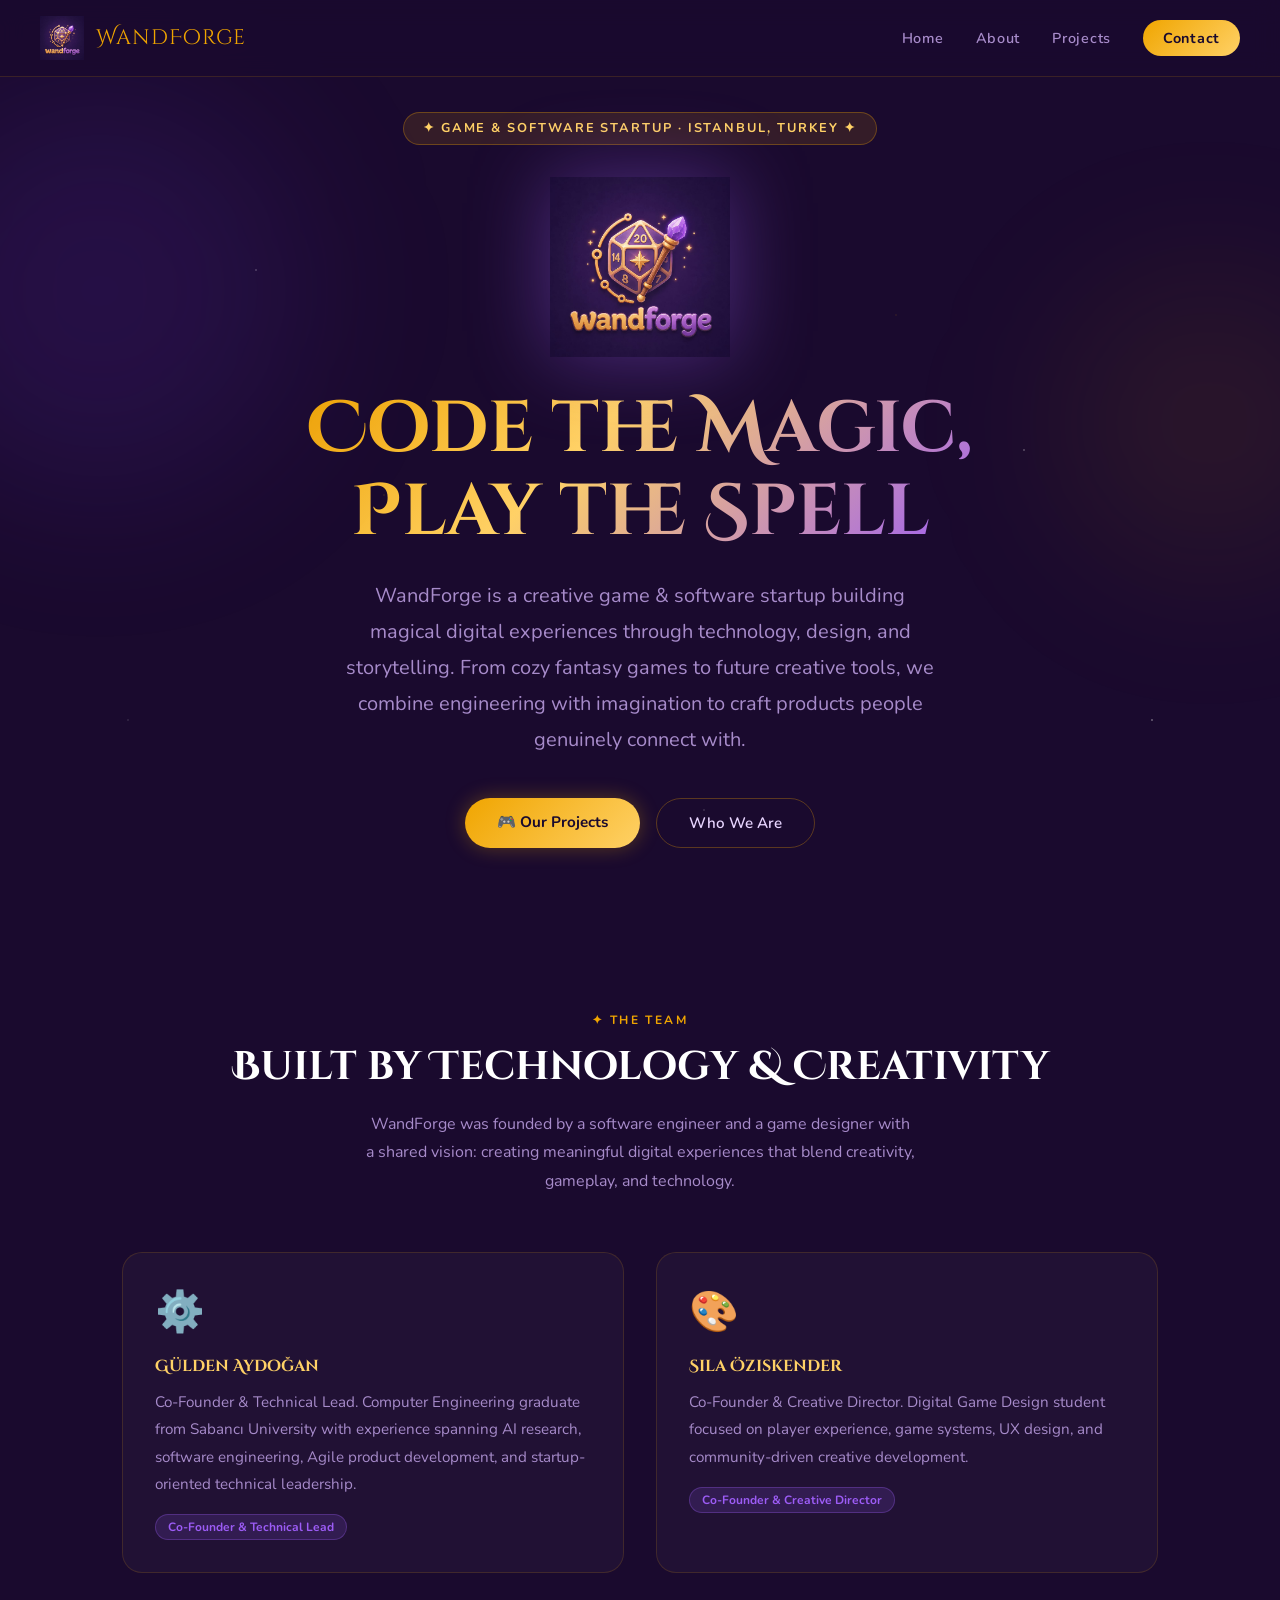
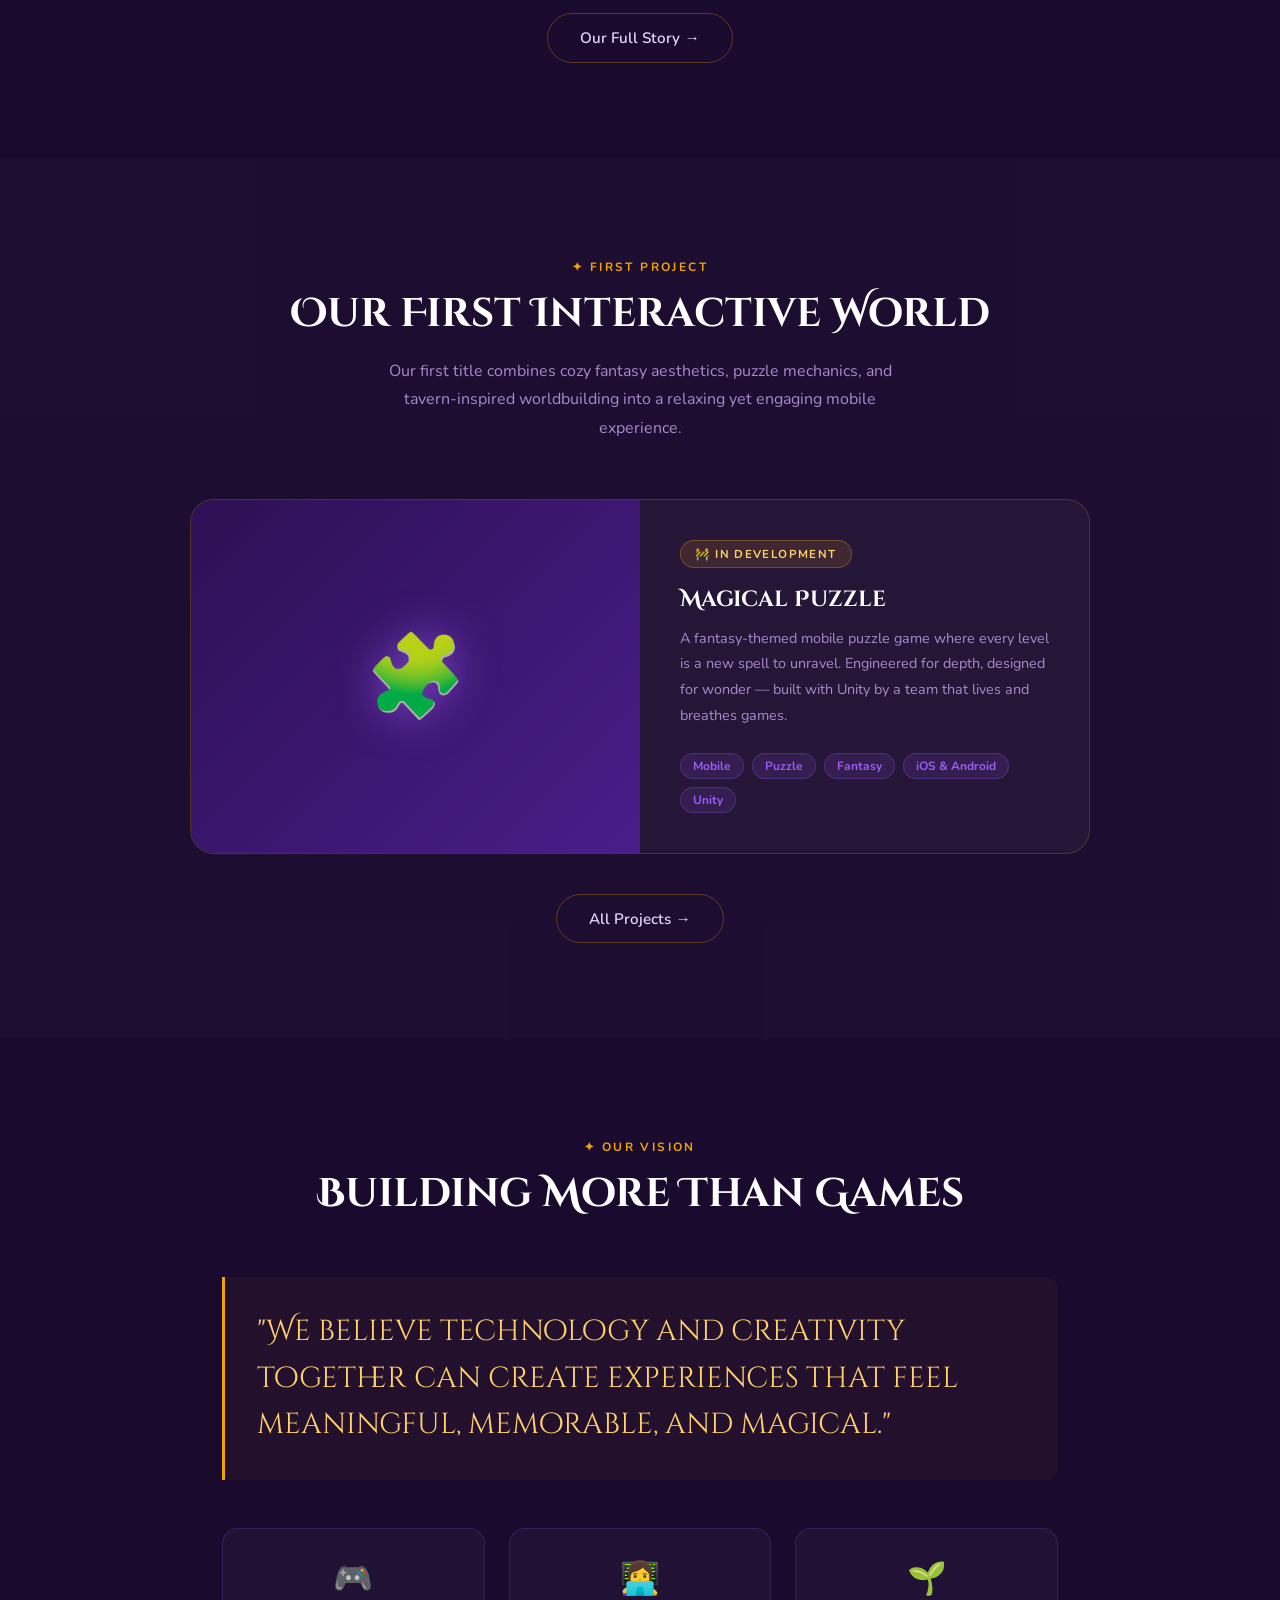
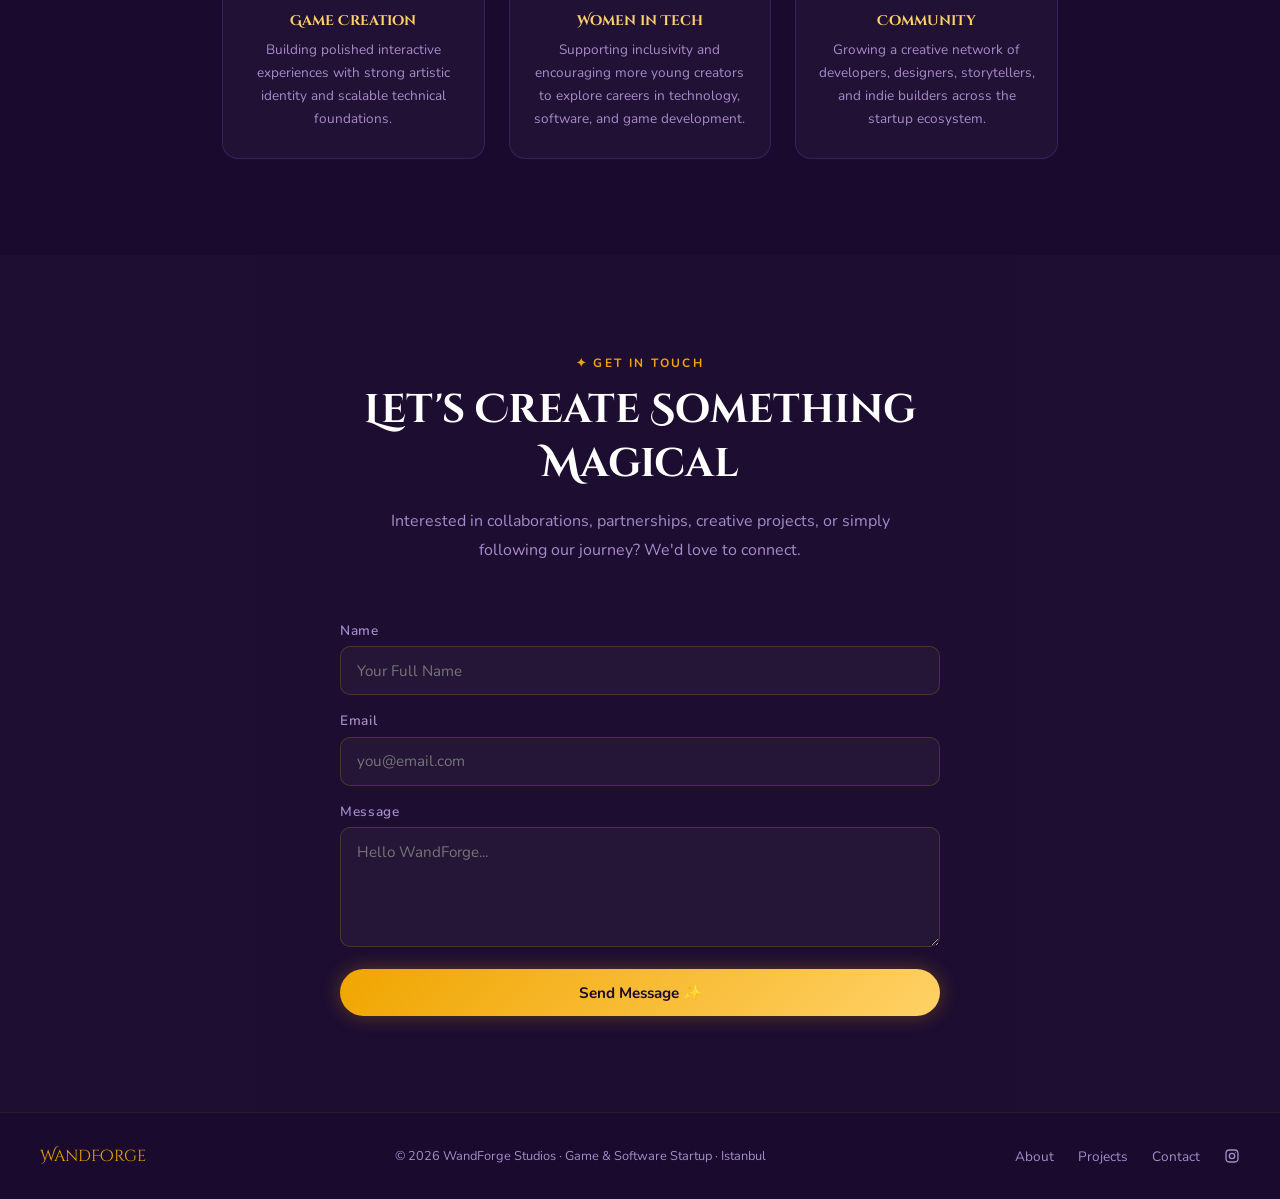
==== index.html @ b3caabf7 "Initial commit" ====
<!DOCTYPE html>
<html lang="en">
<head>
  <meta charset="UTF-8" />
  <meta name="viewport" content="width=device-width, initial-scale=1.0" />
  <title>WandForge — Code the Magic, Play the Spell</title>
  <meta name="description" content="WandForge is an indie game studio bridging magic and technology. Puzzle mobile games, creative storytelling, and a vision to empower women in tech." />
  <link rel="icon" href="images/logo.jpeg" type="image/jpeg" />
  <link rel="stylesheet" href="css/style.css" />
</head>
<body>

  <nav>
    <a href="index.html" class="nav-logo">
      <img src="images/logo.jpeg" alt="WandForge Logo" />
      <span>WandForge</span>
    </a>
    <ul class="nav-links">
      <li><a href="index.html">Home</a></li>
      <li><a href="pages/about.html">About</a></li>
      <li><a href="pages/projects.html">Projects</a></li>
      <li><a href="pages/contact.html" class="nav-cta">Contact</a></li>
    </ul>
    <div class="hamburger" aria-label="Menu">
      <span></span><span></span><span></span>
    </div>
  </nav>

  <!-- HERO -->
  <section class="hero">
    <div class="orb orb-1"></div>
    <div class="orb orb-2"></div>
    <div class="hero-badge">✦ Game & Software Startup · Istanbul, Turkey ✦</div>
    <img src="images/logo.jpeg" alt="WandForge" class="hero-logo" />
    <h1>Code the Magic,<br/>Play the Spell</h1>
    <p>
    WandForge is a creative game & software startup building magical digital experiences through technology, design, and storytelling. 
    From cozy fantasy games to future creative tools, we combine engineering with imagination to craft products people genuinely connect with.
    </p>
    <div class="hero-buttons">
      <a href="pages/projects.html" class="btn-primary">🎮 Our Projects</a>
      <a href="pages/about.html" class="btn-secondary">Who We Are</a>
    </div>
  </section>

  <!-- FOUNDERS TEASER -->
  <section class="about" id="about">
    <div class="section-header fade-up">
      <span class="section-label">✦ The Team</span>
      <h2>Built by Technology & Creativity</h2>
    <p>
    WandForge was founded by a software engineer and a game designer with a shared vision: creating meaningful digital experiences that blend creativity, gameplay, and technology.
    </p>    
    </div>
    <div class="about-grid">
      <div class="about-card fade-up">
        <div class="card-icon">⚙️</div>
        <h3>Gülden Aydoğan</h3>
        <p>
    Co-Founder & Technical Lead. Computer Engineering graduate from Sabancı University with experience spanning AI research, software engineering, Agile product development, and startup-oriented technical leadership.
    </p>
        <span class="tag">Co-Founder & Technical Lead</span>
      </div>
      <div class="about-card fade-up" style="transition-delay: 0.1s">
        <div class="card-icon">🎨</div>
        <h3>Sıla Öziskender</h3>
        <p>
    Co-Founder & Creative Director. Digital Game Design student focused on player experience, game systems, UX design, and community-driven creative development.
    </p>
        <span class="tag">Co-Founder & Creative Director</span>
      </div>
    </div>
    <div style="text-align:center; margin-top: 2.5rem;">
      <a href="pages/about.html" class="btn-secondary">Our Full Story →</a>
    </div>
  </section>

  <!-- PROJECT TEASER -->
  <section class="projects">
    <div class="projects-inner">
      <div class="section-header fade-up">
        <span class="section-label">✦ First Project</span>
        <h2>Our First Interactive World</h2>
        <p>
        Our first title combines cozy fantasy aesthetics, puzzle mechanics, and tavern-inspired worldbuilding into a relaxing yet engaging mobile experience.
        </p>
      </div>
      <div class="project-card fade-up">
        <div class="project-visual">
          <div class="puzzle-icon">🧩</div>
        </div>
        <div class="project-info">
          <span class="project-tag">🚧 In Development</span>
          <h3>Magical Puzzle</h3>
          <p>A fantasy-themed mobile puzzle game where every level is a new spell to unravel. Engineered for depth, designed for wonder — built with Unity by a team that lives and breathes games.</p>
          <div class="project-chips">
            <span class="chip">Mobile</span>
            <span class="chip">Puzzle</span>
            <span class="chip">Fantasy</span>
            <span class="chip">iOS & Android</span>
            <span class="chip">Unity</span>
          </div>
        </div>
      </div>
      <div style="text-align:center; margin-top: 2.5rem;">
        <a href="pages/projects.html" class="btn-secondary">All Projects →</a>
      </div>
    </div>
  </section>

  <!-- MISSION -->
  <section class="mission">
    <div class="section-header fade-up">
      <span class="section-label">✦ Our Vision</span>
      <h2>Building More Than Games</h2>
    </div>
    <blockquote class="mission-quote fade-up">
      "We believe technology and creativity together can create experiences that feel meaningful, memorable, and magical."
    </blockquote>
    <div class="mission-pillars fade-up">
      <div class="pillar">
        <div class="pillar-icon">🎮</div>
        <h4>Game Creation</h4>
        <p>
        Building polished interactive experiences with strong artistic identity and scalable technical foundations.
        </p>
      </div>
      <div class="pillar">
        <div class="pillar-icon">👩‍💻</div>
        <h4>Women in Tech</h4>
        <p>
        Supporting inclusivity and encouraging more young creators to explore careers in technology, software, and game development.
        </p>
        </div>
      <div class="pillar">
        <div class="pillar-icon">🌱</div>
        <h4>Community</h4>
        <p>
        Growing a creative network of developers, designers, storytellers, and indie builders across the startup ecosystem.
        </p>
      </div>
    </div>
  </section>

  <!-- CONTACT CTA -->
  <section class="contact" id="contact">
    <div class="contact-inner">
      <div class="section-header fade-up">
        <span class="section-label">✦ Get in Touch</span>
        <h2>Let's Create Something Magical</h2>
        <p>
        Interested in collaborations, partnerships, creative projects, or simply following our journey? We'd love to connect.
        </p>
      </div>
      <form class="contact-form fade-up" id="contact-form">
        <div class="form-group">
          <label for="name">Name</label>
          <input type="text" id="name" placeholder="Your Full Name" required />
        </div>
        <div class="form-group">
          <label for="email">Email</label>
          <input type="email" id="email" placeholder="you@email.com" required />
        </div>
        <div class="form-group">
          <label for="message">Message</label>
          <textarea id="message" placeholder="Hello WandForge..." required></textarea>
        </div>
        <button type="submit" class="btn-primary" style="width:100%; text-align:center;">Send Message ✨</button>
      </form>
    </div>
  </section>

<footer>
  <span class="footer-logo">WandForge</span>

  <p>
    © 2026 WandForge Studios · Game & Software Startup · Istanbul
  </p>

  <div class="footer-links">
    <a href="about.html">About</a>
    <a href="projects.html">Projects</a>
    <a href="contact.html">Contact</a>

    <a href="https://www.instagram.com/wandforgestudios"
       target="_blank"
       rel="noopener noreferrer"
       style="display:flex; align-items:center; gap:0.4rem;">

      <svg xmlns="http://www.w3.org/2000/svg"
           width="16"
           height="16"
           viewBox="0 0 24 24"
           fill="currentColor">
        <path d="M7.75 2C4.574 2 2 4.574 2 7.75v8.5C2 19.426 4.574 22 7.75 22h8.5C19.426 22 22 19.426 22 16.25v-8.5C22 4.574 19.426 2 16.25 2h-8.5zm0 2h8.5A3.75 3.75 0 0 1 20 7.75v8.5A3.75 3.75 0 0 1 16.25 20h-8.5A3.75 3.75 0 0 1 4 16.25v-8.5A3.75 3.75 0 0 1 7.75 4zm9.5 1.5a.75.75 0 1 0 0 1.5.75.75 0 0 0 0-1.5zM12 7a5 5 0 1 0 0 10 5 5 0 0 0 0-10zm0 2a3 3 0 1 1 0 6 3 3 0 0 1 0-6z"/>
      </svg>
    </a>
  </div>
</footer>

  <script src="js/main.js"></script>
</body>
</html>
---- css/style.css ----
@import url('https://fonts.googleapis.com/css2?family=Cinzel+Decorative:wght@400;700&family=Nunito:wght@400;600;700&display=swap');

:root {
  --deep-purple: #1a0a2e;
  --mid-purple: #2d1054;
  --purple: #4a1d8a;
  --light-purple: #7c3aed;
  --violet: #9c5cf5;
  --gold: #f0a500;
  --gold-light: #ffd166;
  --gold-pale: #fff3cd;
  --text-light: #e8d5ff;
  --text-muted: #a78bca;
  --white: #ffffff;
}

*, *::before, *::after { box-sizing: border-box; margin: 0; padding: 0; }

html { scroll-behavior: smooth; }

body {
  font-family: 'Nunito', sans-serif;
  background: var(--deep-purple);
  color: var(--text-light);
  min-height: 100vh;
  overflow-x: hidden;
}

/* Stars background */
body::before {
  content: '';
  position: fixed;
  inset: 0;
  background-image:
    radial-gradient(1px 1px at 20% 30%, rgba(255,255,255,0.6) 0%, transparent 100%),
    radial-gradient(1px 1px at 60% 15%, rgba(255,255,255,0.5) 0%, transparent 100%),
    radial-gradient(1.5px 1.5px at 80% 50%, rgba(255,255,255,0.4) 0%, transparent 100%),
    radial-gradient(1px 1px at 40% 70%, rgba(255,255,255,0.6) 0%, transparent 100%),
    radial-gradient(1px 1px at 10% 80%, rgba(255,255,255,0.3) 0%, transparent 100%),
    radial-gradient(1.5px 1.5px at 90% 80%, rgba(255,255,255,0.5) 0%, transparent 100%),
    radial-gradient(1px 1px at 55% 90%, rgba(255,255,255,0.4) 0%, transparent 100%),
    radial-gradient(1px 1px at 30% 55%, rgba(240,165,0,0.3) 0%, transparent 100%),
    radial-gradient(1px 1px at 70% 35%, rgba(240,165,0,0.25) 0%, transparent 100%);
  pointer-events: none;
  z-index: 0;
}

/* NAV */
nav {
  position: fixed;
  top: 0; left: 0; right: 0;
  z-index: 100;
  display: flex;
  align-items: center;
  justify-content: space-between;
  padding: 1rem 2.5rem;
  background: rgba(26, 10, 46, 0.85);
  backdrop-filter: blur(12px);
  border-bottom: 1px solid rgba(240, 165, 0, 0.15);
}

.nav-logo {
  display: flex;
  align-items: center;
  gap: 0.75rem;
  text-decoration: none;
}

.nav-logo img {
  height: 44px;
  width: 44px;
  object-fit: contain;
}

.nav-logo span {
  font-family: 'Cinzel Decorative', serif;
  font-size: 1.3rem;
  color: var(--gold);
  letter-spacing: 0.05em;
}

.nav-links {
  display: flex;
  gap: 2rem;
  list-style: none;
}

.nav-links a {
  text-decoration: none;
  color: var(--text-muted);
  font-weight: 600;
  font-size: 0.9rem;
  letter-spacing: 0.05em;
  transition: color 0.2s;
}

.nav-links a:hover { color: var(--gold); }

.nav-cta {
  background: linear-gradient(135deg, var(--gold), var(--gold-light));
  color: var(--deep-purple) !important;
  padding: 0.5rem 1.25rem;
  border-radius: 999px;
  font-weight: 700 !important;
}

.hamburger { display: none; cursor: pointer; flex-direction: column; gap: 5px; }
.hamburger span { display: block; width: 24px; height: 2px; background: var(--gold); border-radius: 2px; transition: 0.3s; }

/* SECTIONS */
section { position: relative; z-index: 1; }

/* HERO */
.hero {
  min-height: 100vh;
  display: flex;
  flex-direction: column;
  align-items: center;
  justify-content: center;
  text-align: center;
  padding: 7rem 2rem 4rem;
}

.hero-badge {
  display: inline-block;
  background: rgba(240, 165, 0, 0.12);
  border: 1px solid rgba(240, 165, 0, 0.3);
  color: var(--gold-light);
  font-size: 0.8rem;
  font-weight: 700;
  letter-spacing: 0.15em;
  text-transform: uppercase;
  padding: 0.4rem 1.2rem;
  border-radius: 999px;
  margin-bottom: 2rem;
}

.hero-logo {
  width: 180px;
  height: 180px;
  object-fit: contain;
  margin-bottom: 2rem;
  filter: drop-shadow(0 0 40px rgba(156, 92, 245, 0.4));
  animation: float 4s ease-in-out infinite;
}

@keyframes float {
  0%, 100% { transform: translateY(0); }
  50% { transform: translateY(-12px); }
}

.hero h1 {
  font-family: 'Cinzel Decorative', serif;
  font-size: clamp(2.5rem, 6vw, 4.5rem);
  line-height: 1.15;
  margin-bottom: 1.5rem;
  background: linear-gradient(135deg, var(--gold) 0%, var(--gold-light) 40%, var(--violet) 100%);
  -webkit-background-clip: text;
  -webkit-text-fill-color: transparent;
  background-clip: text;
}

.hero p {
  font-size: clamp(1rem, 2vw, 1.25rem);
  color: var(--text-muted);
  max-width: 600px;
  line-height: 1.8;
  margin-bottom: 2.5rem;
}

.hero-buttons {
  display: flex;
  gap: 1rem;
  flex-wrap: wrap;
  justify-content: center;
}

.btn-primary {
  background: linear-gradient(135deg, var(--gold), var(--gold-light));
  color: var(--deep-purple);
  font-family: 'Nunito', sans-serif;
  font-weight: 700;
  font-size: 0.95rem;
  padding: 0.85rem 2rem;
  border-radius: 999px;
  border: none;
  cursor: pointer;
  text-decoration: none;
  display: inline-block;
  transition: transform 0.2s, box-shadow 0.2s;
  box-shadow: 0 0 20px rgba(240, 165, 0, 0.3);
}
.btn-primary:hover { transform: translateY(-2px); box-shadow: 0 0 30px rgba(240, 165, 0, 0.5); }

.btn-secondary {
  background: transparent;
  color: var(--text-light);
  font-family: 'Nunito', sans-serif;
  font-weight: 600;
  font-size: 0.95rem;
  padding: 0.85rem 2rem;
  border-radius: 999px;
  border: 1px solid rgba(240, 165, 0, 0.3);
  cursor: pointer;
  text-decoration: none;
  display: inline-block;
  transition: border-color 0.2s, background 0.2s;
}
.btn-secondary:hover { border-color: var(--gold); background: rgba(240,165,0,0.06); }

/* SECTION SHARED */
.section-header {
  text-align: center;
  margin-bottom: 3.5rem;
}

.section-label {
  display: inline-block;
  color: var(--gold);
  font-size: 0.75rem;
  font-weight: 700;
  letter-spacing: 0.2em;
  text-transform: uppercase;
  margin-bottom: 0.75rem;
}

.section-header h2 {
  font-family: 'Cinzel Decorative', serif;
  font-size: clamp(1.6rem, 3.5vw, 2.5rem);
  color: var(--white);
  margin-bottom: 1rem;
}

.section-header p {
  color: var(--text-muted);
  max-width: 550px;
  margin: 0 auto;
  line-height: 1.8;
}

/* ABOUT */
.about {
  padding: 6rem 2rem;
  max-width: 1100px;
  margin: 0 auto;
}

.about-grid {
  display: grid;
  grid-template-columns: 1fr 1fr;
  gap: 2rem;
  margin-top: 3rem;
}

.about-card {
  background: rgba(255,255,255,0.03);
  border: 1px solid rgba(240,165,0,0.15);
  border-radius: 20px;
  padding: 2rem;
  transition: border-color 0.3s, background 0.3s;
}

.about-card:hover {
  border-color: rgba(240,165,0,0.35);
  background: rgba(255,255,255,0.05);
}

.about-card .card-icon {
  font-size: 2.5rem;
  margin-bottom: 1rem;
}

.about-card h3 {
  font-family: 'Cinzel Decorative', serif;
  font-size: 1rem;
  color: var(--gold-light);
  margin-bottom: 0.75rem;
}

.about-card p {
  color: var(--text-muted);
  font-size: 0.95rem;
  line-height: 1.8;
}

.about-card .tag {
  display: inline-block;
  background: rgba(156, 92, 245, 0.15);
  border: 1px solid rgba(156, 92, 245, 0.3);
  color: var(--violet);
  font-size: 0.75rem;
  font-weight: 700;
  padding: 0.25rem 0.75rem;
  border-radius: 999px;
  margin-top: 1rem;
}

/* GAMES / PROJECTS */
.projects {
  padding: 6rem 2rem;
  background: rgba(255,255,255,0.015);
}

.projects-inner {
  max-width: 1100px;
  margin: 0 auto;
}

.project-card {
  background: rgba(255,255,255,0.04);
  border: 1px solid rgba(240,165,0,0.2);
  border-radius: 24px;
  overflow: hidden;
  display: grid;
  grid-template-columns: 1fr 1fr;
  gap: 0;
  max-width: 900px;
  margin: 0 auto;
  transition: border-color 0.3s;
}
.project-card:hover { border-color: rgba(240,165,0,0.4); }

.project-visual {
  background: linear-gradient(135deg, var(--mid-purple), var(--purple));
  display: flex;
  align-items: center;
  justify-content: center;
  padding: 3rem;
  min-height: 280px;
}

.project-visual .puzzle-icon {
  font-size: 5rem;
  filter: drop-shadow(0 0 20px rgba(156,92,245,0.6));
  animation: float 3s ease-in-out infinite;
}

.project-info {
  padding: 2.5rem;
  display: flex;
  flex-direction: column;
  justify-content: center;
}

.project-tag {
  display: inline-block;
  background: rgba(240,165,0,0.12);
  border: 1px solid rgba(240,165,0,0.3);
  color: var(--gold-light);
  font-size: 0.72rem;
  font-weight: 700;
  letter-spacing: 0.12em;
  text-transform: uppercase;
  padding: 0.3rem 0.9rem;
  border-radius: 999px;
  margin-bottom: 1rem;
  width: fit-content;
}

.project-info h3 {
  font-family: 'Cinzel Decorative', serif;
  font-size: 1.4rem;
  color: var(--white);
  margin-bottom: 0.75rem;
}

.project-info p {
  color: var(--text-muted);
  font-size: 0.9rem;
  line-height: 1.8;
  margin-bottom: 1.5rem;
}

.project-chips {
  display: flex;
  flex-wrap: wrap;
  gap: 0.5rem;
}

.chip {
  background: rgba(156,92,245,0.12);
  border: 1px solid rgba(156,92,245,0.25);
  color: var(--violet);
  font-size: 0.75rem;
  font-weight: 700;
  padding: 0.25rem 0.75rem;
  border-radius: 999px;
}

/* MISSION */
.mission {
  padding: 6rem 2rem;
  max-width: 900px;
  margin: 0 auto;
  text-align: center;
}

.mission-quote {
  font-family: 'Cinzel Decorative', serif;
  font-size: clamp(1.2rem, 3vw, 1.8rem);
  line-height: 1.6;
  color: var(--gold-light);
  margin: 2rem 0;
  padding: 2rem;
  border-left: 3px solid var(--gold);
  text-align: left;
  border-radius: 0 12px 12px 0;
  background: rgba(240,165,0,0.04);
}

.mission-pillars {
  display: grid;
  grid-template-columns: repeat(3, 1fr);
  gap: 1.5rem;
  margin-top: 3rem;
}

.pillar {
  background: rgba(255,255,255,0.03);
  border: 1px solid rgba(156,92,245,0.2);
  border-radius: 16px;
  padding: 1.75rem 1.25rem;
  text-align: center;
}

.pillar .pillar-icon { font-size: 2rem; margin-bottom: 0.75rem; }
.pillar h4 { font-family: 'Cinzel Decorative', serif; font-size: 0.85rem; color: var(--gold-light); margin-bottom: 0.5rem; }
.pillar p { color: var(--text-muted); font-size: 0.85rem; line-height: 1.7; }

/* CONTACT */
.contact {
  padding: 6rem 2rem;
  background: rgba(255,255,255,0.015);
}

.contact-inner {
  max-width: 600px;
  margin: 0 auto;
  text-align: center;
}

.contact-form {
  display: flex;
  flex-direction: column;
  gap: 1rem;
  margin-top: 2rem;
  text-align: left;
}

.form-group label {
  display: block;
  color: var(--text-muted);
  font-size: 0.85rem;
  font-weight: 600;
  margin-bottom: 0.4rem;
  letter-spacing: 0.05em;
}

.form-group input,
.form-group textarea {
  width: 100%;
  background: rgba(255,255,255,0.04);
  border: 1px solid rgba(240,165,0,0.2);
  border-radius: 10px;
  padding: 0.85rem 1rem;
  color: var(--text-light);
  font-family: 'Nunito', sans-serif;
  font-size: 0.95rem;
  outline: none;
  transition: border-color 0.2s, background 0.2s;
}

.form-group input:focus,
.form-group textarea:focus {
  border-color: rgba(240,165,0,0.5);
  background: rgba(255,255,255,0.07);
}

.form-group textarea { resize: vertical; min-height: 120px; }

/* FOOTER */
footer {
  padding: 2rem 2.5rem;
  border-top: 1px solid rgba(240,165,0,0.1);
  display: flex;
  align-items: center;
  justify-content: space-between;
  flex-wrap: wrap;
  gap: 1rem;
}

.footer-logo {
  font-family: 'Cinzel Decorative', serif;
  color: var(--gold);
  font-size: 1rem;
}

footer p {
  color: var(--text-muted);
  font-size: 0.8rem;
}

.footer-links {
  display: flex;
  gap: 1.5rem;
}

.footer-links a {
  color: var(--text-muted);
  text-decoration: none;
  font-size: 0.85rem;
  transition: color 0.2s;
}
.footer-links a:hover { color: var(--gold); }

/* RESPONSIVE */
@media (max-width: 768px) {
  .nav-links { display: none; }
  .hamburger { display: flex; }
  .nav-links.open {
    display: flex;
    flex-direction: column;
    position: absolute;
    top: 70px; left: 0; right: 0;
    background: rgba(26,10,46,0.98);
    padding: 1.5rem 2rem;
    border-bottom: 1px solid rgba(240,165,0,0.1);
    gap: 1.25rem;
  }
  .about-grid { grid-template-columns: 1fr; }
  .project-card { grid-template-columns: 1fr; }
  .project-visual { min-height: 180px; padding: 2rem; }
  .mission-pillars { grid-template-columns: 1fr; }
  footer { flex-direction: column; text-align: center; }
}

/* ANIMATIONS */
.fade-up {
  opacity: 0;
  transform: translateY(30px);
  transition: opacity 0.6s ease, transform 0.6s ease;
}
.fade-up.visible {
  opacity: 1;
  transform: translateY(0);
}

/* GLOW ORBS */
.orb {
  position: absolute;
  border-radius: 50%;
  pointer-events: none;
  filter: blur(80px);
  z-index: 0;
}
.orb-1 { width: 400px; height: 400px; background: rgba(124,58,237,0.12); top: 10%; left: -100px; }
.orb-2 { width: 300px; height: 300px; background: rgba(240,165,0,0.08); top: 30%; right: -80px; }
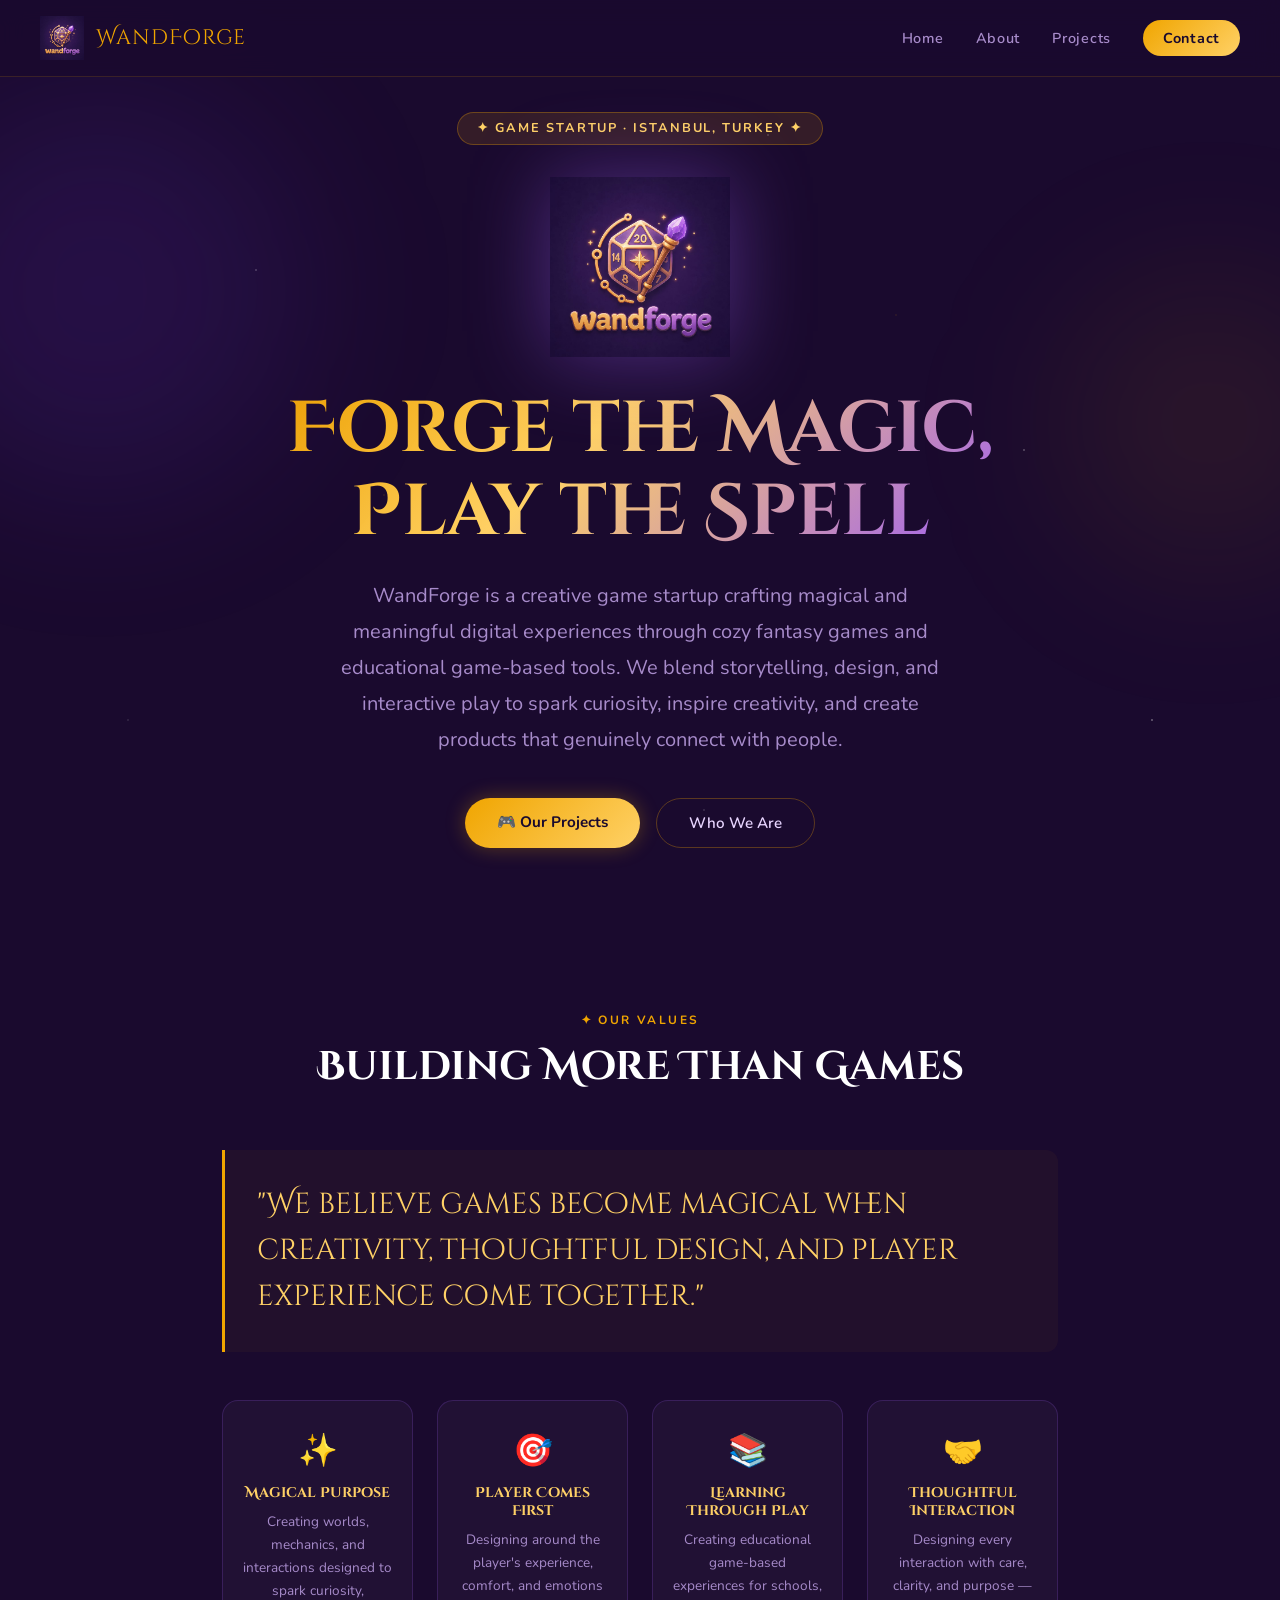
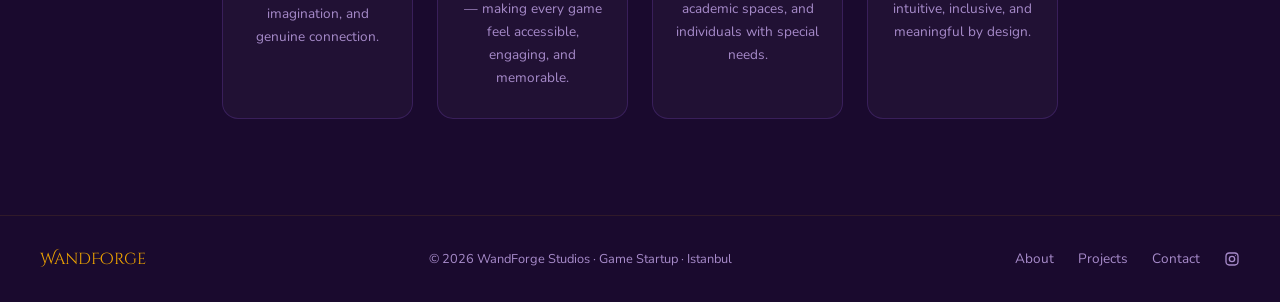
==== commit cd00fd14: "revised" ====
--- a/index.html
+++ b/index.html
@@ -3,7 +3,7 @@
 <head>
   <meta charset="UTF-8" />
   <meta name="viewport" content="width=device-width, initial-scale=1.0" />
-  <title>WandForge — Code the Magic, Play the Spell</title>
+  <title>WandForge — Forge the Magic, Play the Spell</title>
   <meta name="description" content="WandForge is an indie game studio bridging magic and technology. Puzzle mobile games, creative storytelling, and a vision to empower women in tech." />
   <link rel="icon" href="images/logo.jpeg" type="image/jpeg" />
   <link rel="stylesheet" href="css/style.css" />
@@ -30,12 +30,11 @@
   <section class="hero">
     <div class="orb orb-1"></div>
     <div class="orb orb-2"></div>
-    <div class="hero-badge">✦ Game & Software Startup · Istanbul, Turkey ✦</div>
+    <div class="hero-badge">✦ Game Startup · Istanbul, Turkey ✦</div>
     <img src="images/logo.jpeg" alt="WandForge" class="hero-logo" />
-    <h1>Code the Magic,<br/>Play the Spell</h1>
+    <h1>Forge the Magic,<br/>Play the Spell</h1>
     <p>
-    WandForge is a creative game & software startup building magical digital experiences through technology, design, and storytelling. 
-    From cozy fantasy games to future creative tools, we combine engineering with imagination to craft products people genuinely connect with.
+    WandForge is a creative game startup crafting magical and meaningful digital experiences through cozy fantasy games and educational game-based tools. We blend storytelling, design, and interactive play to spark curiosity, inspire creativity, and create products that genuinely connect with people.
     </p>
     <div class="hero-buttons">
       <a href="pages/projects.html" class="btn-primary">🎮 Our Projects</a>
@@ -43,138 +42,53 @@
     </div>
   </section>
 
-  <!-- FOUNDERS TEASER -->
-  <section class="about" id="about">
-    <div class="section-header fade-up">
-      <span class="section-label">✦ The Team</span>
-      <h2>Built by Technology & Creativity</h2>
-    <p>
-    WandForge was founded by a software engineer and a game designer with a shared vision: creating meaningful digital experiences that blend creativity, gameplay, and technology.
-    </p>    
+<!-- MISSION -->
+<section class="mission">
+  <div class="section-header fade-up">
+    <span class="section-label">✦ Our Values</span>
+    <h2>Building More Than Games</h2>
+  </div>
+  <blockquote class="mission-quote fade-up">
+    "We believe games become magical when creativity, thoughtful design, and player experience come together."
+  </blockquote>
+  <div class="mission-pillars fade-up">
+    <div class="pillar">
+      <div class="pillar-icon">✨</div>
+      <h4>Magical Purpose</h4>
+      <p>
+        Creating worlds, mechanics, and interactions designed to spark curiosity, imagination, and genuine connection.
+      </p>
     </div>
-    <div class="about-grid">
-      <div class="about-card fade-up">
-        <div class="card-icon">⚙️</div>
-        <h3>Gülden Aydoğan</h3>
-        <p>
-    Co-Founder & Technical Lead. Computer Engineering graduate from Sabancı University with experience spanning AI research, software engineering, Agile product development, and startup-oriented technical leadership.
-    </p>
-        <span class="tag">Co-Founder & Technical Lead</span>
-      </div>
-      <div class="about-card fade-up" style="transition-delay: 0.1s">
-        <div class="card-icon">🎨</div>
-        <h3>Sıla Öziskender</h3>
-        <p>
-    Co-Founder & Creative Director. Digital Game Design student focused on player experience, game systems, UX design, and community-driven creative development.
-    </p>
-        <span class="tag">Co-Founder & Creative Director</span>
-      </div>
+    <div class="pillar">
+      <div class="pillar-icon">🎯</div>
+      <h4>Player Comes First</h4>
+      <p>
+        Designing around the player's experience, comfort, and emotions — making every game feel accessible, engaging, and memorable.
+      </p>
     </div>
-    <div style="text-align:center; margin-top: 2.5rem;">
-      <a href="pages/about.html" class="btn-secondary">Our Full Story →</a>
+    <div class="pillar">
+      <div class="pillar-icon">📚</div>
+      <h4>Learning Through Play</h4>
+      <p>
+        Creating educational game-based experiences for schools, academic spaces, and individuals with special needs.
+      </p>
     </div>
-  </section>
+    <div class="pillar">
+      <div class="pillar-icon">🤝</div>
+      <h4>Thoughtful Interaction</h4>
+      <p>
+        Designing every interaction with care, clarity, and purpose — intuitive, inclusive, and meaningful by design.
+      </p>
+    </div>
+  </div>
+</section>
 
-  <!-- PROJECT TEASER -->
-  <section class="projects">
-    <div class="projects-inner">
-      <div class="section-header fade-up">
-        <span class="section-label">✦ First Project</span>
-        <h2>Our First Interactive World</h2>
-        <p>
-        Our first title combines cozy fantasy aesthetics, puzzle mechanics, and tavern-inspired worldbuilding into a relaxing yet engaging mobile experience.
-        </p>
-      </div>
-      <div class="project-card fade-up">
-        <div class="project-visual">
-          <div class="puzzle-icon">🧩</div>
-        </div>
-        <div class="project-info">
-          <span class="project-tag">🚧 In Development</span>
-          <h3>Magical Puzzle</h3>
-          <p>A fantasy-themed mobile puzzle game where every level is a new spell to unravel. Engineered for depth, designed for wonder — built with Unity by a team that lives and breathes games.</p>
-          <div class="project-chips">
-            <span class="chip">Mobile</span>
-            <span class="chip">Puzzle</span>
-            <span class="chip">Fantasy</span>
-            <span class="chip">iOS & Android</span>
-            <span class="chip">Unity</span>
-          </div>
-        </div>
-      </div>
-      <div style="text-align:center; margin-top: 2.5rem;">
-        <a href="pages/projects.html" class="btn-secondary">All Projects →</a>
-      </div>
-    </div>
-  </section>
-
-  <!-- MISSION -->
-  <section class="mission">
-    <div class="section-header fade-up">
-      <span class="section-label">✦ Our Vision</span>
-      <h2>Building More Than Games</h2>
-    </div>
-    <blockquote class="mission-quote fade-up">
-      "We believe technology and creativity together can create experiences that feel meaningful, memorable, and magical."
-    </blockquote>
-    <div class="mission-pillars fade-up">
-      <div class="pillar">
-        <div class="pillar-icon">🎮</div>
-        <h4>Game Creation</h4>
-        <p>
-        Building polished interactive experiences with strong artistic identity and scalable technical foundations.
-        </p>
-      </div>
-      <div class="pillar">
-        <div class="pillar-icon">👩‍💻</div>
-        <h4>Women in Tech</h4>
-        <p>
-        Supporting inclusivity and encouraging more young creators to explore careers in technology, software, and game development.
-        </p>
-        </div>
-      <div class="pillar">
-        <div class="pillar-icon">🌱</div>
-        <h4>Community</h4>
-        <p>
-        Growing a creative network of developers, designers, storytellers, and indie builders across the startup ecosystem.
-        </p>
-      </div>
-    </div>
-  </section>
-
-  <!-- CONTACT CTA -->
-  <section class="contact" id="contact">
-    <div class="contact-inner">
-      <div class="section-header fade-up">
-        <span class="section-label">✦ Get in Touch</span>
-        <h2>Let's Create Something Magical</h2>
-        <p>
-        Interested in collaborations, partnerships, creative projects, or simply following our journey? We'd love to connect.
-        </p>
-      </div>
-      <form class="contact-form fade-up" id="contact-form">
-        <div class="form-group">
-          <label for="name">Name</label>
-          <input type="text" id="name" placeholder="Your Full Name" required />
-        </div>
-        <div class="form-group">
-          <label for="email">Email</label>
-          <input type="email" id="email" placeholder="you@email.com" required />
-        </div>
-        <div class="form-group">
-          <label for="message">Message</label>
-          <textarea id="message" placeholder="Hello WandForge..." required></textarea>
-        </div>
-        <button type="submit" class="btn-primary" style="width:100%; text-align:center;">Send Message ✨</button>
-      </form>
-    </div>
-  </section>
-
+  
 <footer>
   <span class="footer-logo">WandForge</span>
 
   <p>
-    © 2026 WandForge Studios · Game & Software Startup · Istanbul
+    © 2026 WandForge Studios · Game Startup · Istanbul
   </p>
 
   <div class="footer-links">
--- a/css/style.css
+++ b/css/style.css
@@ -410,7 +410,7 @@
 
 .mission-pillars {
   display: grid;
-  grid-template-columns: repeat(3, 1fr);
+  grid-template-columns: repeat(4, 1fr);
   gap: 1.5rem;
   margin-top: 3rem;
 }
@@ -530,7 +530,7 @@
   .about-grid { grid-template-columns: 1fr; }
   .project-card { grid-template-columns: 1fr; }
   .project-visual { min-height: 180px; padding: 2rem; }
-  .mission-pillars { grid-template-columns: 1fr; }
+  .mission-pillars { grid-template-columns: 1fr 1fr; }
   footer { flex-direction: column; text-align: center; }
 }
 
@@ -555,3 +555,7 @@
 }
 .orb-1 { width: 400px; height: 400px; background: rgba(124,58,237,0.12); top: 10%; left: -100px; }
 .orb-2 { width: 300px; height: 300px; background: rgba(240,165,0,0.08); top: 30%; right: -80px; }
+
+.mission-pillars {
+  grid-template-columns: repeat(4, 1fr);
+}
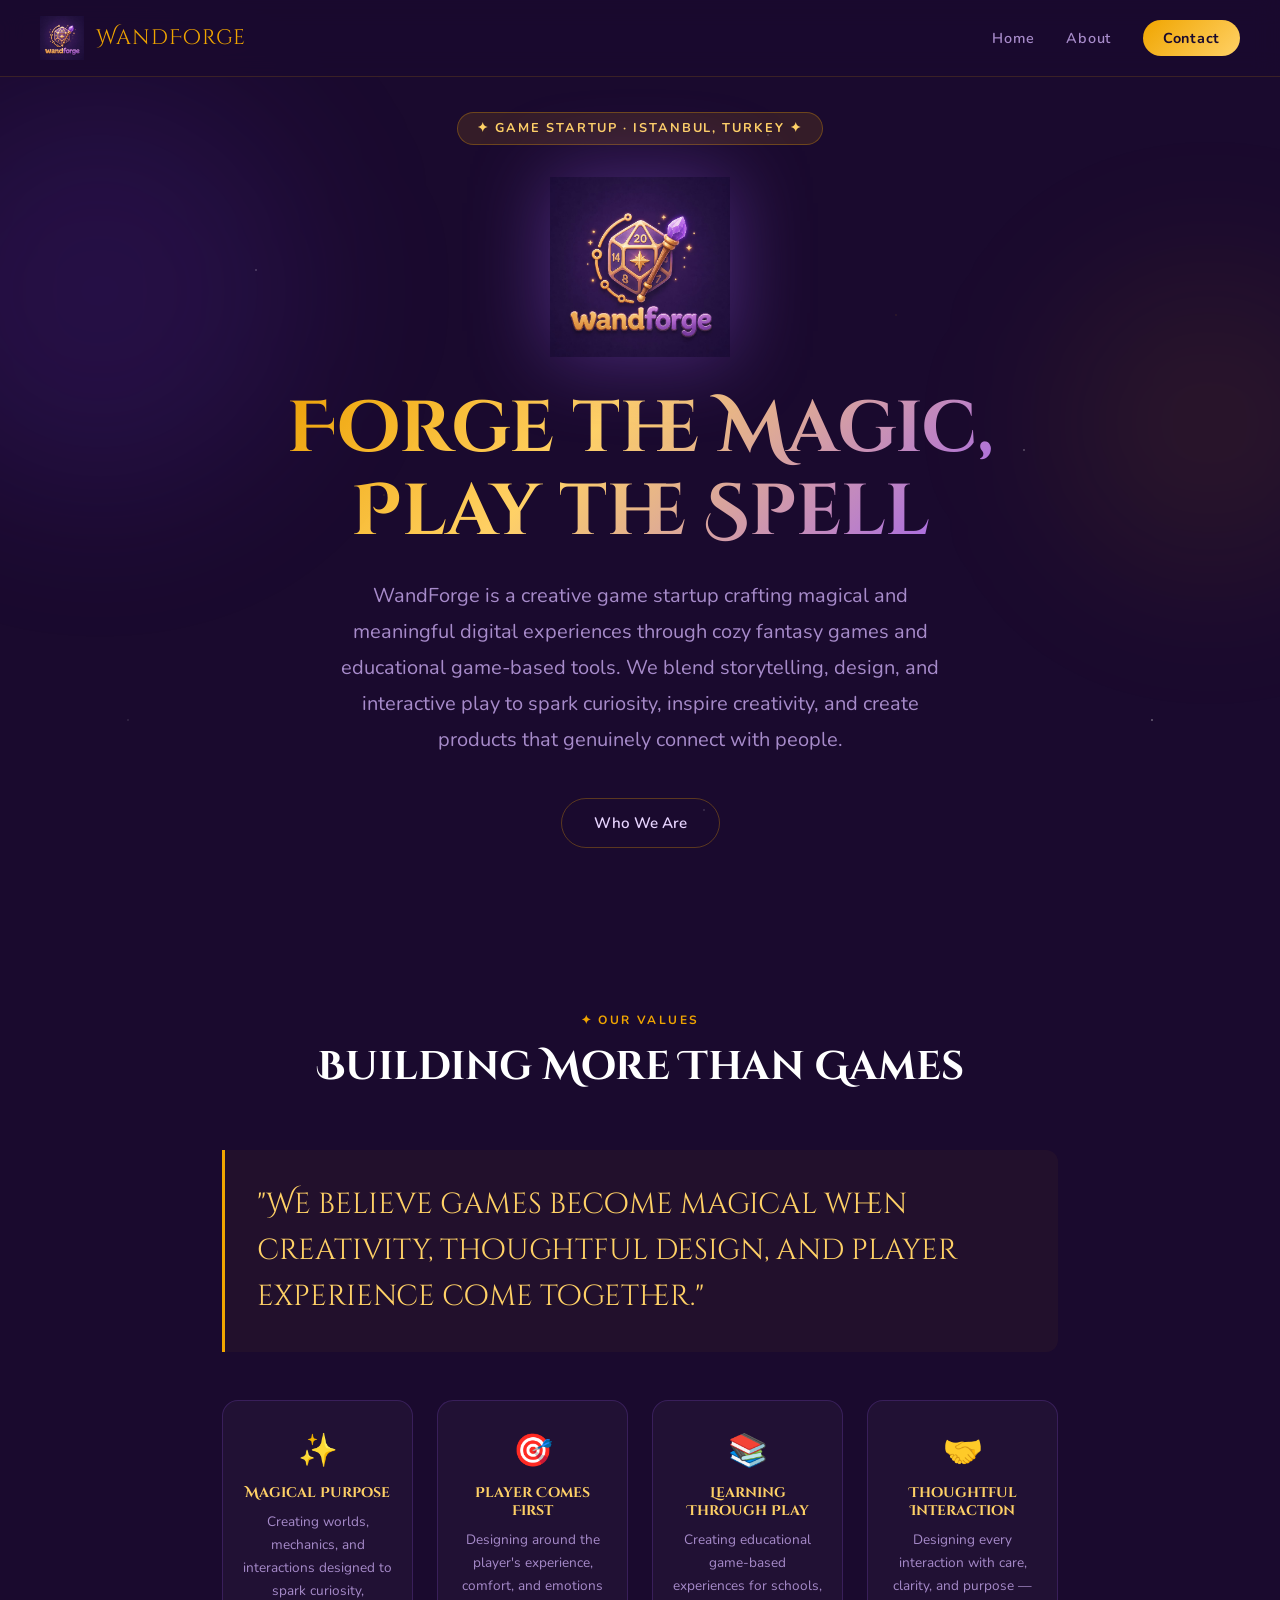
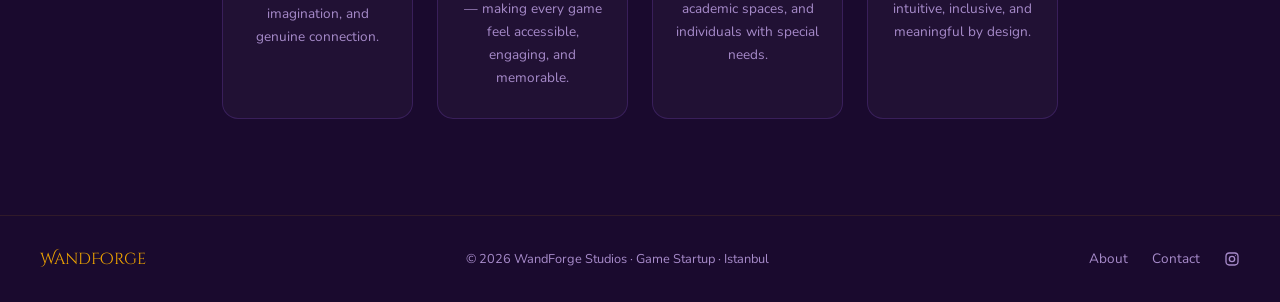
==== commit 68b62412: "revised" ====
--- a/index.html
+++ b/index.html
@@ -18,7 +18,6 @@
     <ul class="nav-links">
       <li><a href="index.html">Home</a></li>
       <li><a href="pages/about.html">About</a></li>
-      <li><a href="pages/projects.html">Projects</a></li>
       <li><a href="pages/contact.html" class="nav-cta">Contact</a></li>
     </ul>
     <div class="hamburger" aria-label="Menu">
@@ -37,7 +36,6 @@
     WandForge is a creative game startup crafting magical and meaningful digital experiences through cozy fantasy games and educational game-based tools. We blend storytelling, design, and interactive play to spark curiosity, inspire creativity, and create products that genuinely connect with people.
     </p>
     <div class="hero-buttons">
-      <a href="pages/projects.html" class="btn-primary">🎮 Our Projects</a>
       <a href="pages/about.html" class="btn-secondary">Who We Are</a>
     </div>
   </section>
@@ -93,7 +91,6 @@
 
   <div class="footer-links">
     <a href="about.html">About</a>
-    <a href="projects.html">Projects</a>
     <a href="contact.html">Contact</a>
 
     <a href="https://www.instagram.com/wandforgestudios"
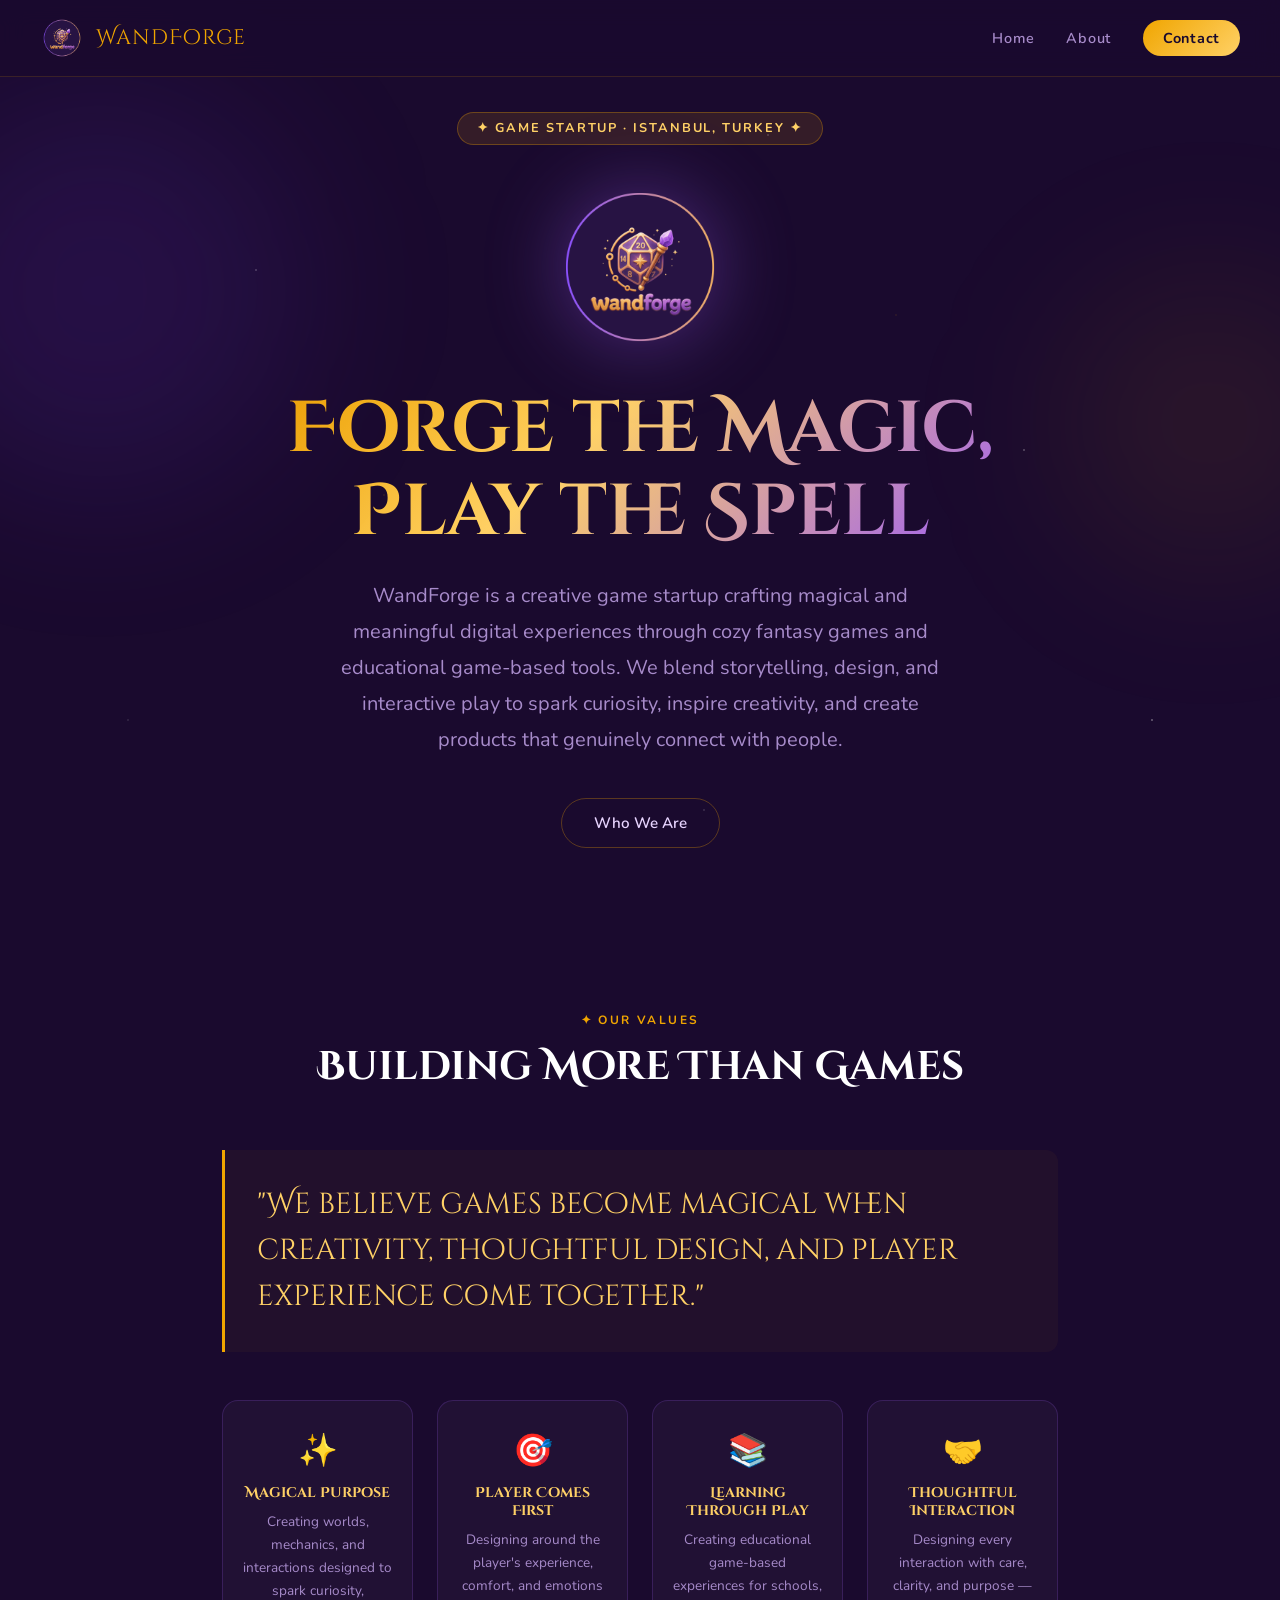
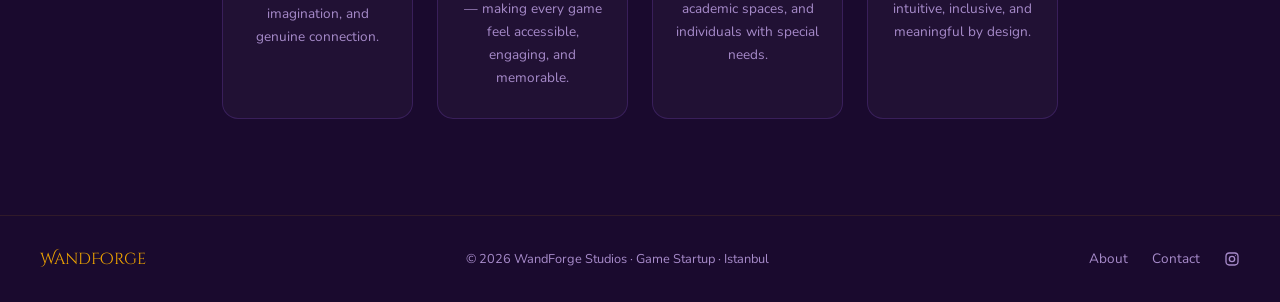
==== commit c54cb42d: "revised about page" ====
--- a/index.html
+++ b/index.html
@@ -5,14 +5,14 @@
   <meta name="viewport" content="width=device-width, initial-scale=1.0" />
   <title>WandForge — Forge the Magic, Play the Spell</title>
   <meta name="description" content="WandForge is an indie game studio bridging magic and technology. Puzzle mobile games, creative storytelling, and a vision to empower women in tech." />
-  <link rel="icon" href="images/logo.jpeg" type="image/jpeg" />
+  <link rel="icon" href="images/logo.png" type="image/png" />
   <link rel="stylesheet" href="css/style.css" />
 </head>
 <body>
 
   <nav>
     <a href="index.html" class="nav-logo">
-      <img src="images/logo.jpeg" alt="WandForge Logo" />
+      <img src="images/logo.png" alt="WandForge Logo" />
       <span>WandForge</span>
     </a>
     <ul class="nav-links">
@@ -30,7 +30,7 @@
     <div class="orb orb-1"></div>
     <div class="orb orb-2"></div>
     <div class="hero-badge">✦ Game Startup · Istanbul, Turkey ✦</div>
-    <img src="images/logo.jpeg" alt="WandForge" class="hero-logo" />
+    <img src="images/logo.png" alt="WandForge" class="hero-logo" />
     <h1>Forge the Magic,<br/>Play the Spell</h1>
     <p>
     WandForge is a creative game startup crafting magical and meaningful digital experiences through cozy fantasy games and educational game-based tools. We blend storytelling, design, and interactive play to spark curiosity, inspire creativity, and create products that genuinely connect with people.
